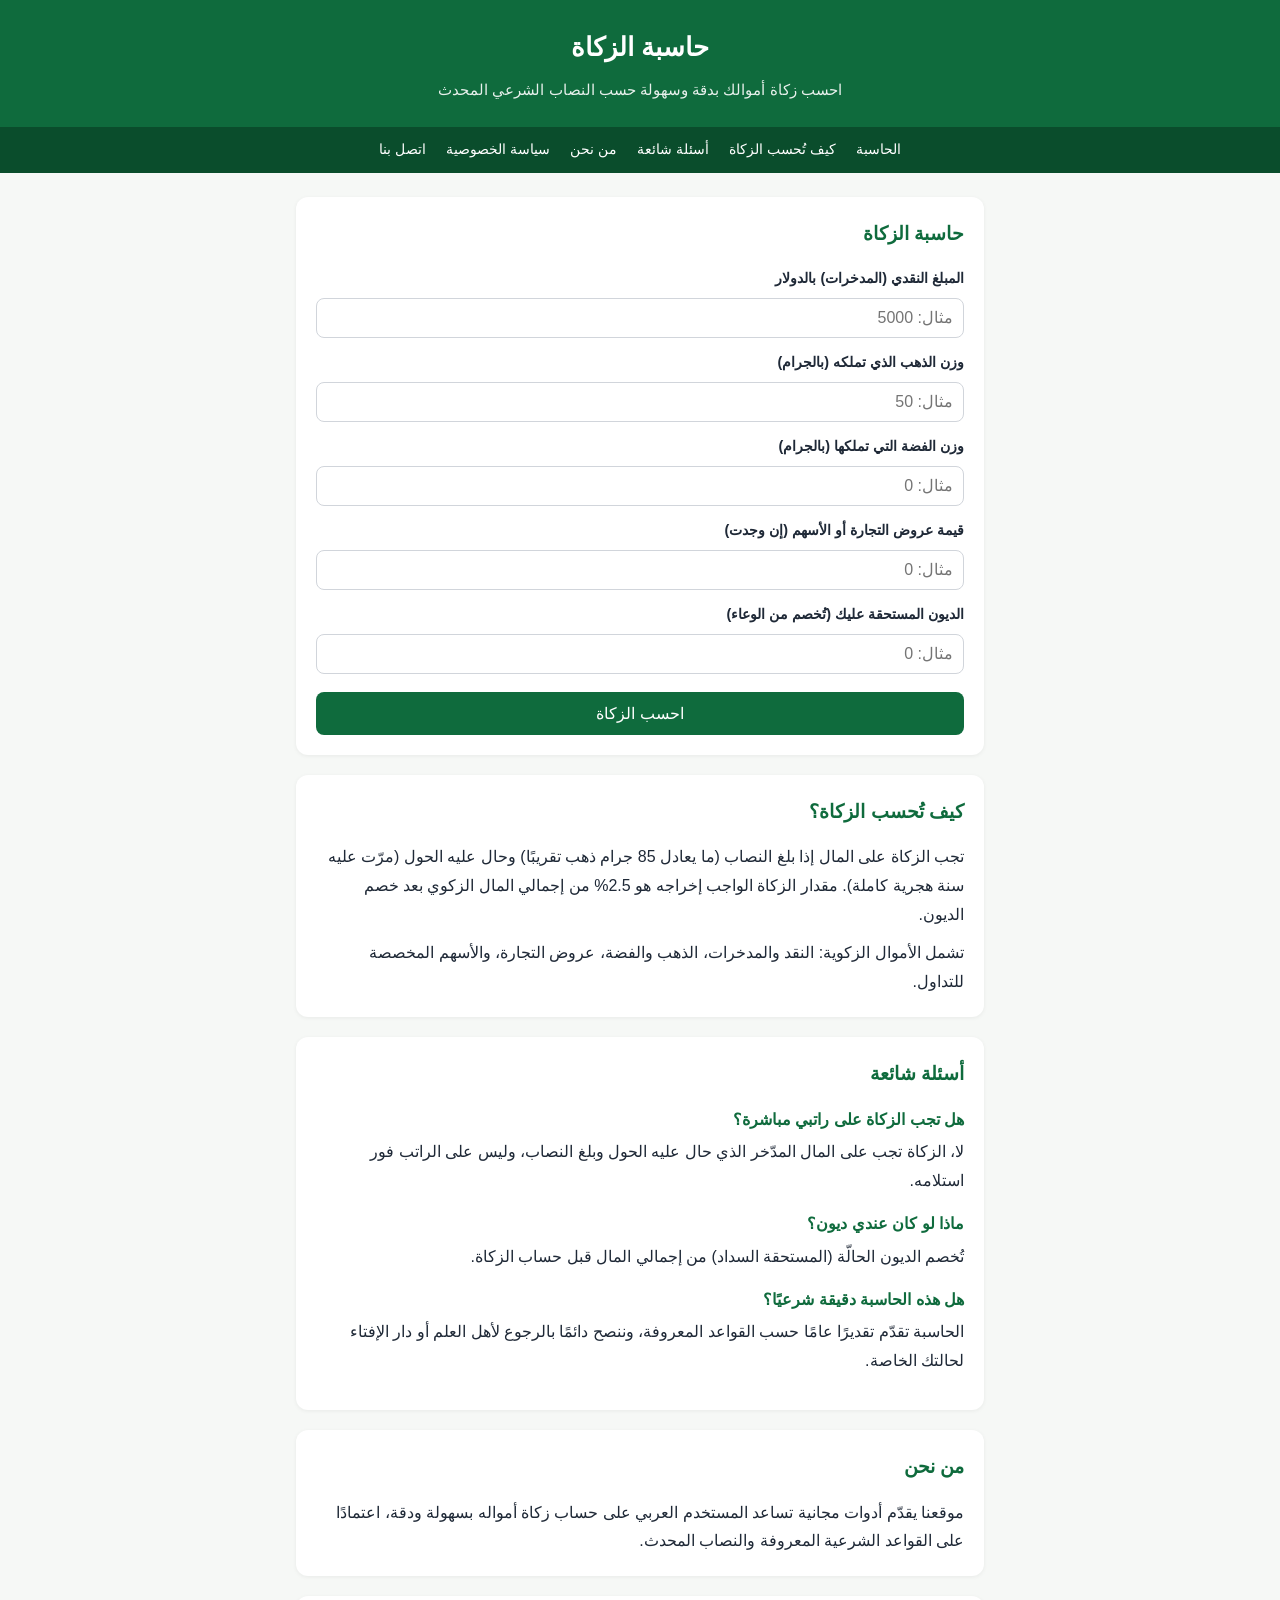
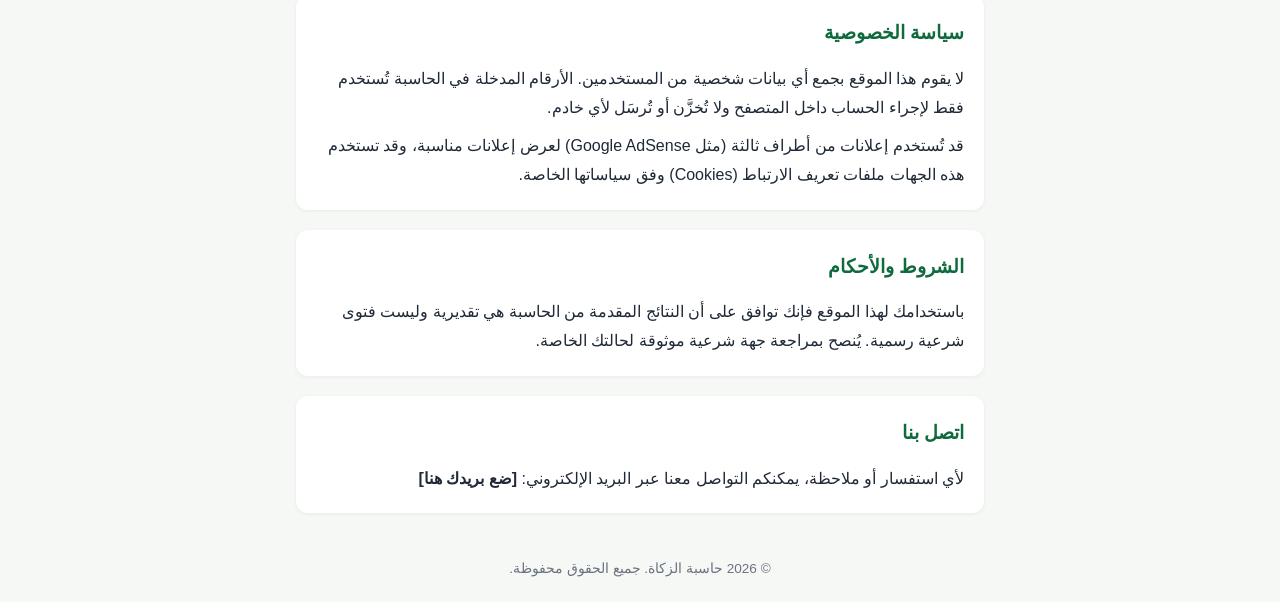
==== index.html @ a3e77574 "Add files via upload" ====
<!DOCTYPE html>
<html lang="ar" dir="rtl">
<head>
<meta charset="UTF-8">
<meta name="viewport" content="width=device-width, initial-scale=1.0">
<title>حاسبة الزكاة 2026 - احسب زكاة المال والذهب والفضة بدقة</title>
<meta name="description" content="حاسبة الزكاة الشرعية المجانية - احسب زكاة المال والذهب والفضة والأسهم بسهولة ودقة حسب نصاب الزكاة المحدث.">
<meta name="keywords" content="حاسبة الزكاة, زكاة المال, نصاب الزكاة, زكاة الذهب">
<link rel="stylesheet" href="style.css">
</head>
<body>

<header>
  <h1>حاسبة الزكاة</h1>
  <p>احسب زكاة أموالك بدقة وسهولة حسب النصاب الشرعي المحدث</p>
</header>

<nav>
  <a href="#calculator">الحاسبة</a>
  <a href="#guide">كيف تُحسب الزكاة</a>
  <a href="#faq">أسئلة شائعة</a>
  <a href="#about">من نحن</a>
  <a href="#privacy">سياسة الخصوصية</a>
  <a href="#contact">اتصل بنا</a>
</nav>

<div class="container">

  <section id="calculator">
    <h2>حاسبة الزكاة</h2>

    <label>المبلغ النقدي (المدخرات) بالدولار</label>
    <input type="number" id="cash" placeholder="مثال: 5000">

    <label>وزن الذهب الذي تملكه (بالجرام)</label>
    <input type="number" id="gold" placeholder="مثال: 50">

    <label>وزن الفضة التي تملكها (بالجرام)</label>
    <input type="number" id="silver" placeholder="مثال: 0">

    <label>قيمة عروض التجارة أو الأسهم (إن وجدت)</label>
    <input type="number" id="trade" placeholder="مثال: 0">

    <label>الديون المستحقة عليك (تُخصم من الوعاء)</label>
    <input type="number" id="debt" placeholder="مثال: 0">

    <button onclick="calculateZakat()">احسب الزكاة</button>

    <div id="result"></div>
  </section>

  <section id="guide">
    <h2>كيف تُحسب الزكاة؟</h2>
    <p>تجب الزكاة على المال إذا بلغ النصاب (ما يعادل 85 جرام ذهب تقريبًا) وحال عليه الحول (مرّت عليه سنة هجرية كاملة). مقدار الزكاة الواجب إخراجه هو 2.5% من إجمالي المال الزكوي بعد خصم الديون.</p>
    <p style="margin-top:10px">تشمل الأموال الزكوية: النقد والمدخرات، الذهب والفضة، عروض التجارة، والأسهم المخصصة للتداول.</p>
  </section>

  <section id="faq">
    <h2>أسئلة شائعة</h2>
    <div class="faq-item">
      <h3>هل تجب الزكاة على راتبي مباشرة؟</h3>
      <p>لا، الزكاة تجب على المال المدّخر الذي حال عليه الحول وبلغ النصاب، وليس على الراتب فور استلامه.</p>
    </div>
    <div class="faq-item">
      <h3>ماذا لو كان عندي ديون؟</h3>
      <p>تُخصم الديون الحالّة (المستحقة السداد) من إجمالي المال قبل حساب الزكاة.</p>
    </div>
    <div class="faq-item">
      <h3>هل هذه الحاسبة دقيقة شرعيًا؟</h3>
      <p>الحاسبة تقدّم تقديرًا عامًا حسب القواعد المعروفة، وننصح دائمًا بالرجوع لأهل العلم أو دار الإفتاء لحالتك الخاصة.</p>
    </div>
  </section>

  <section id="about">
    <h2>من نحن</h2>
    <p>موقعنا يقدّم أدوات مجانية تساعد المستخدم العربي على حساب زكاة أمواله بسهولة ودقة، اعتمادًا على القواعد الشرعية المعروفة والنصاب المحدث.</p>
  </section>

  <section id="privacy">
    <h2>سياسة الخصوصية</h2>
    <p>لا يقوم هذا الموقع بجمع أي بيانات شخصية من المستخدمين. الأرقام المدخلة في الحاسبة تُستخدم فقط لإجراء الحساب داخل المتصفح ولا تُخزَّن أو تُرسَل لأي خادم.</p>
    <p style="margin-top:10px">قد تُستخدم إعلانات من أطراف ثالثة (مثل Google AdSense) لعرض إعلانات مناسبة، وقد تستخدم هذه الجهات ملفات تعريف الارتباط (Cookies) وفق سياساتها الخاصة.</p>
  </section>

  <section id="terms">
    <h2>الشروط والأحكام</h2>
    <p>باستخدامك لهذا الموقع فإنك توافق على أن النتائج المقدمة من الحاسبة هي تقديرية وليست فتوى شرعية رسمية. يُنصح بمراجعة جهة شرعية موثوقة لحالتك الخاصة.</p>
  </section>

  <section id="contact">
    <h2>اتصل بنا</h2>
    <p>لأي استفسار أو ملاحظة، يمكنكم التواصل معنا عبر البريد الإلكتروني: <strong>[ضع بريدك هنا]</strong></p>
  </section>

</div>

<footer>© 2026 حاسبة الزكاة. جميع الحقوق محفوظة.</footer>

<script src="script.js"></script>
</body>
</html>
---- style.css ----
* { margin:0; padding:0; box-sizing:border-box; }
body { font-family: 'Tahoma', sans-serif; background:#f6f8f6; color:#1f2937; line-height:1.8; }
header { background:#0f6b3d; color:#fff; padding:24px 16px; text-align:center; }
header h1 { font-size:1.6rem; margin-bottom:6px; }
header p { opacity:.9; font-size:.95rem; }
nav { background:#0a4d2c; display:flex; justify-content:center; gap:20px; padding:10px; flex-wrap:wrap; }
nav a { color:#fff; text-decoration:none; font-size:.9rem; }
.container { max-width:720px; margin:24px auto; padding:0 16px; }
section { background:#fff; border-radius:12px; padding:20px; margin-bottom:20px; box-shadow:0 1px 4px rgba(0,0,0,.06); }
h2 { color:#0f6b3d; margin-bottom:14px; font-size:1.2rem; }
label { display:block; margin-top:12px; font-size:.9rem; font-weight:bold; }
input, select { width:100%; padding:10px; margin-top:6px; border:1px solid #d1d5db; border-radius:8px; font-size:1rem; }
button { margin-top:18px; width:100%; padding:12px; background:#0f6b3d; color:#fff; border:none; border-radius:8px; font-size:1rem; cursor:pointer; }
button:hover { background:#0a4d2c; }
#result { margin-top:18px; padding:16px; border-radius:8px; background:#eafaf0; display:none; text-align:center; font-size:1.1rem; font-weight:bold; }
.faq-item { margin-bottom:14px; }
.faq-item h3 { font-size:1rem; color:#0f6b3d; margin-bottom:4px; }
footer { text-align:center; padding:20px; color:#6b7280; font-size:.85rem; }
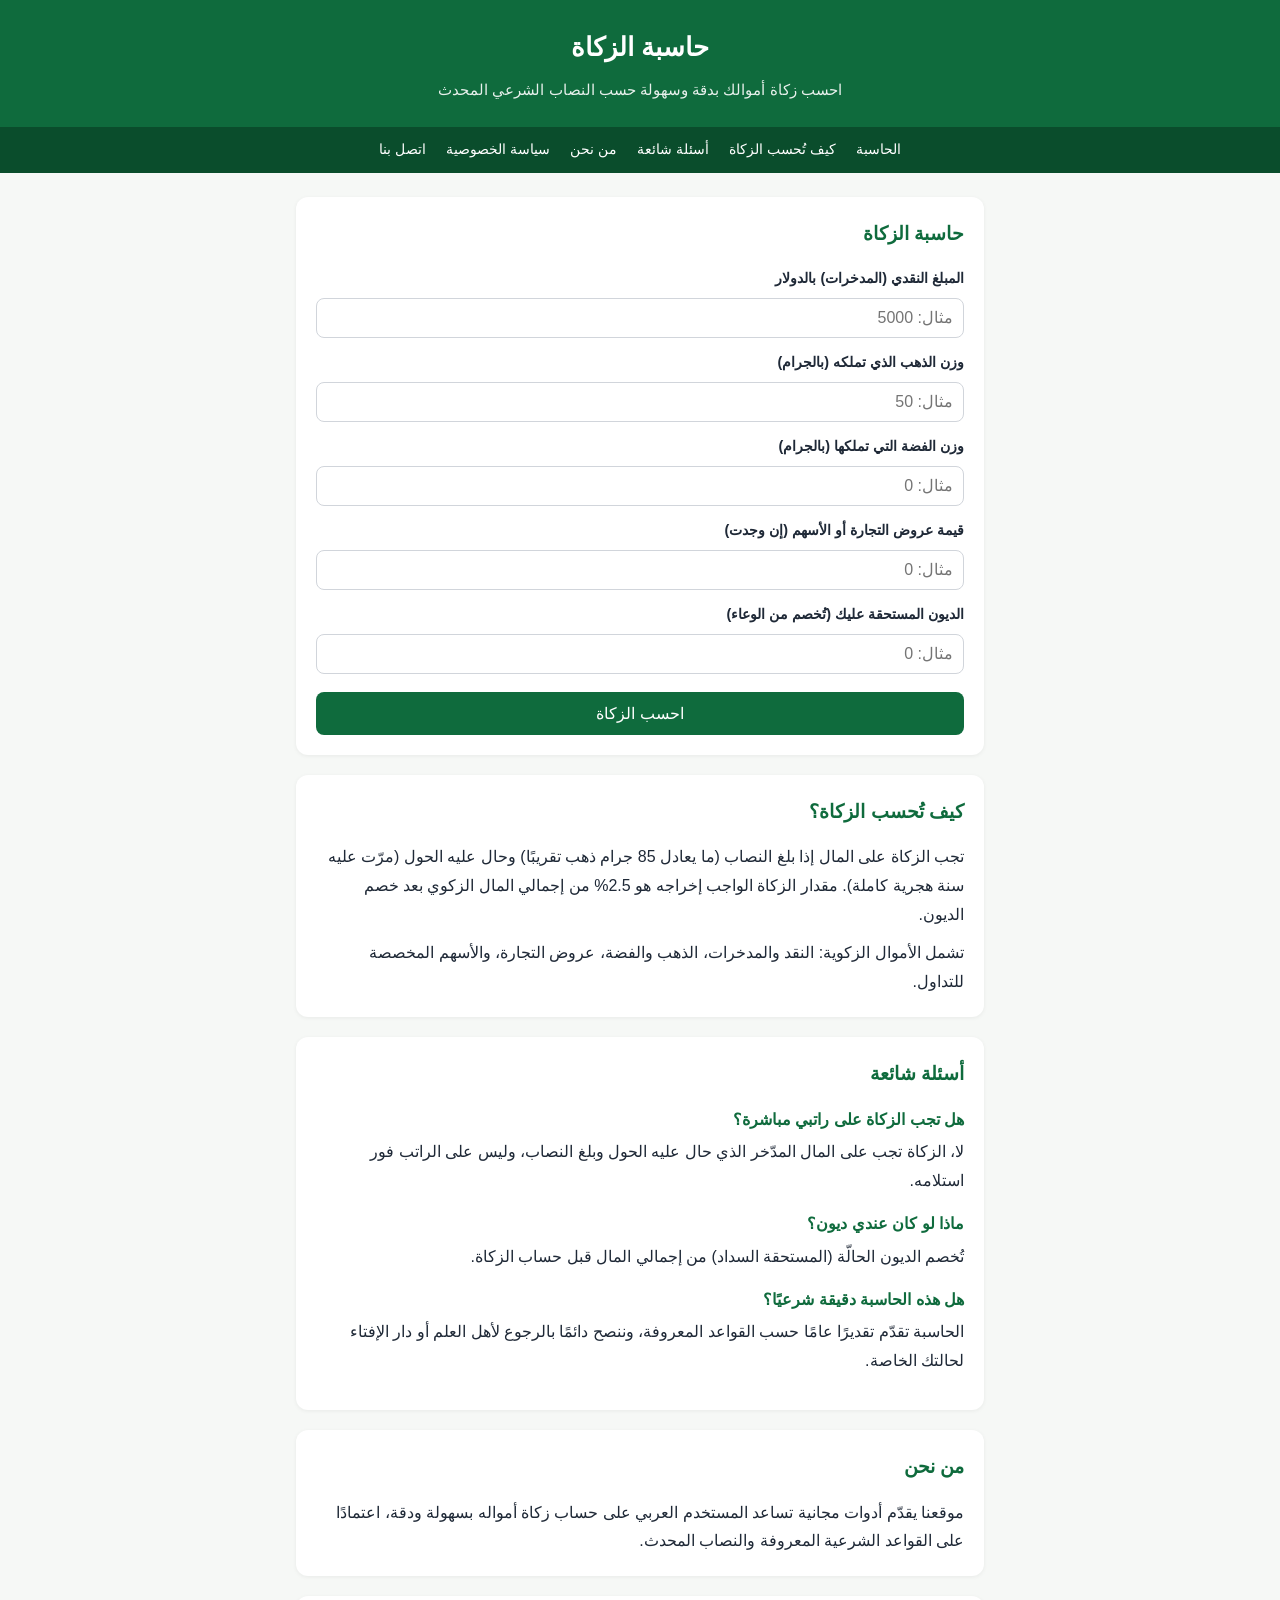
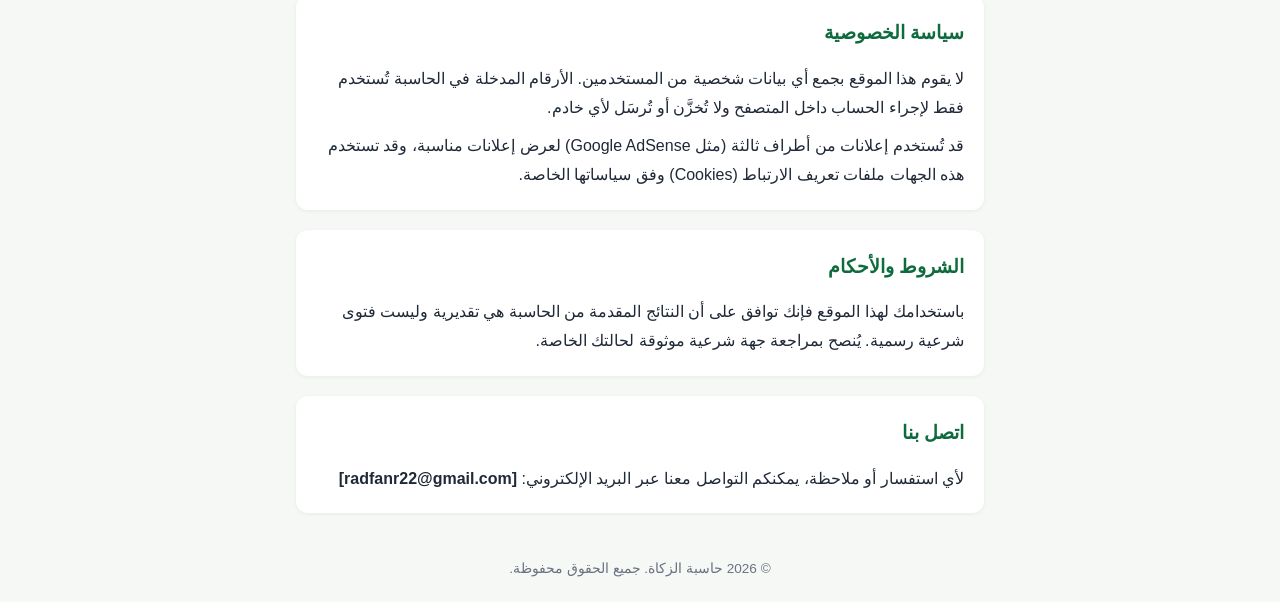
==== commit fb68ed3f: "Update index.html" ====
--- a/index.html
+++ b/index.html
@@ -89,7 +89,7 @@
 
   <section id="contact">
     <h2>اتصل بنا</h2>
-    <p>لأي استفسار أو ملاحظة، يمكنكم التواصل معنا عبر البريد الإلكتروني: <strong>[ضع بريدك هنا]</strong></p>
+    <p>لأي استفسار أو ملاحظة، يمكنكم التواصل معنا عبر البريد الإلكتروني: <strong>[radfanr22@gmail.com]</strong></p>
   </section>
 
 </div>
@@ -98,4 +98,4 @@
 
 <script src="script.js"></script>
 </body>
-</html>+</html>
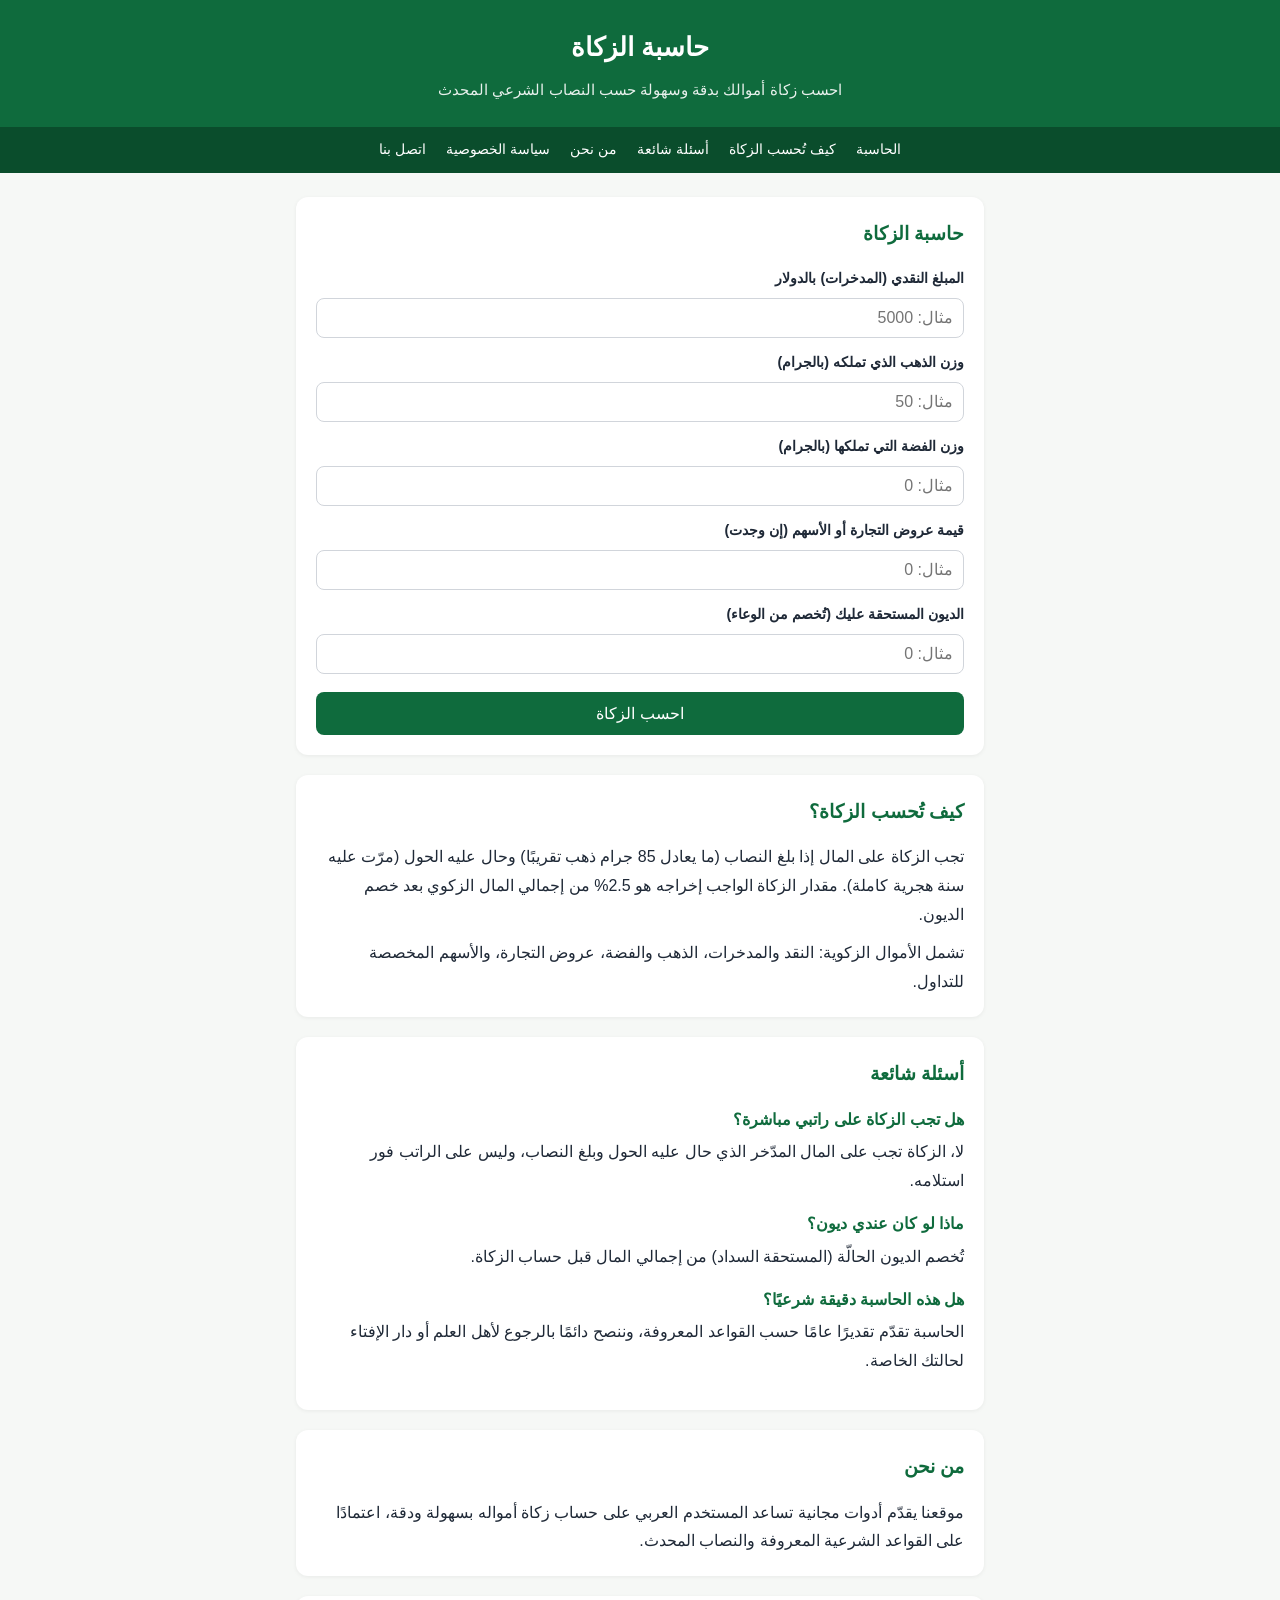
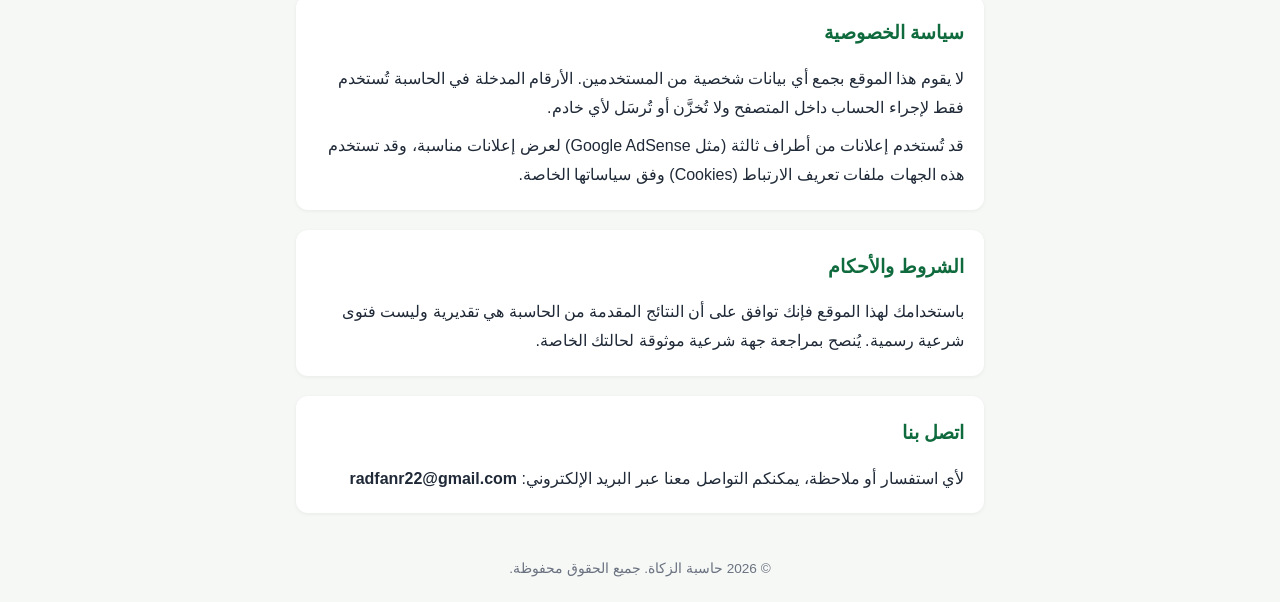
==== commit 4ba391b6: "Fix AdSense script placement in head" ====
--- a/index.html
+++ b/index.html
@@ -7,6 +7,9 @@
 <meta name="description" content="حاسبة الزكاة الشرعية المجانية - احسب زكاة المال والذهب والفضة والأسهم بسهولة ودقة حسب نصاب الزكاة المحدث.">
 <meta name="keywords" content="حاسبة الزكاة, زكاة المال, نصاب الزكاة, زكاة الذهب">
 <link rel="stylesheet" href="style.css">
+
+<!-- Google AdSense -->
+<script async src="https://pagead2.googlesyndication.com/pagead/js/adsbygoogle.js?client=ca-pub-7755549490998662" crossorigin="anonymous"></script>
 </head>
 <body>
 
@@ -89,7 +92,7 @@
 
   <section id="contact">
     <h2>اتصل بنا</h2>
-    <p>لأي استفسار أو ملاحظة، يمكنكم التواصل معنا عبر البريد الإلكتروني: <strong>[radfanr22@gmail.com]</strong></p>
+    <p>لأي استفسار أو ملاحظة، يمكنكم التواصل معنا عبر البريد الإلكتروني: <strong>radfanr22@gmail.com</strong></p>
   </section>
 
 </div>
@@ -98,4 +101,4 @@
 
 <script src="script.js"></script>
 </body>
-</html>
+</html>
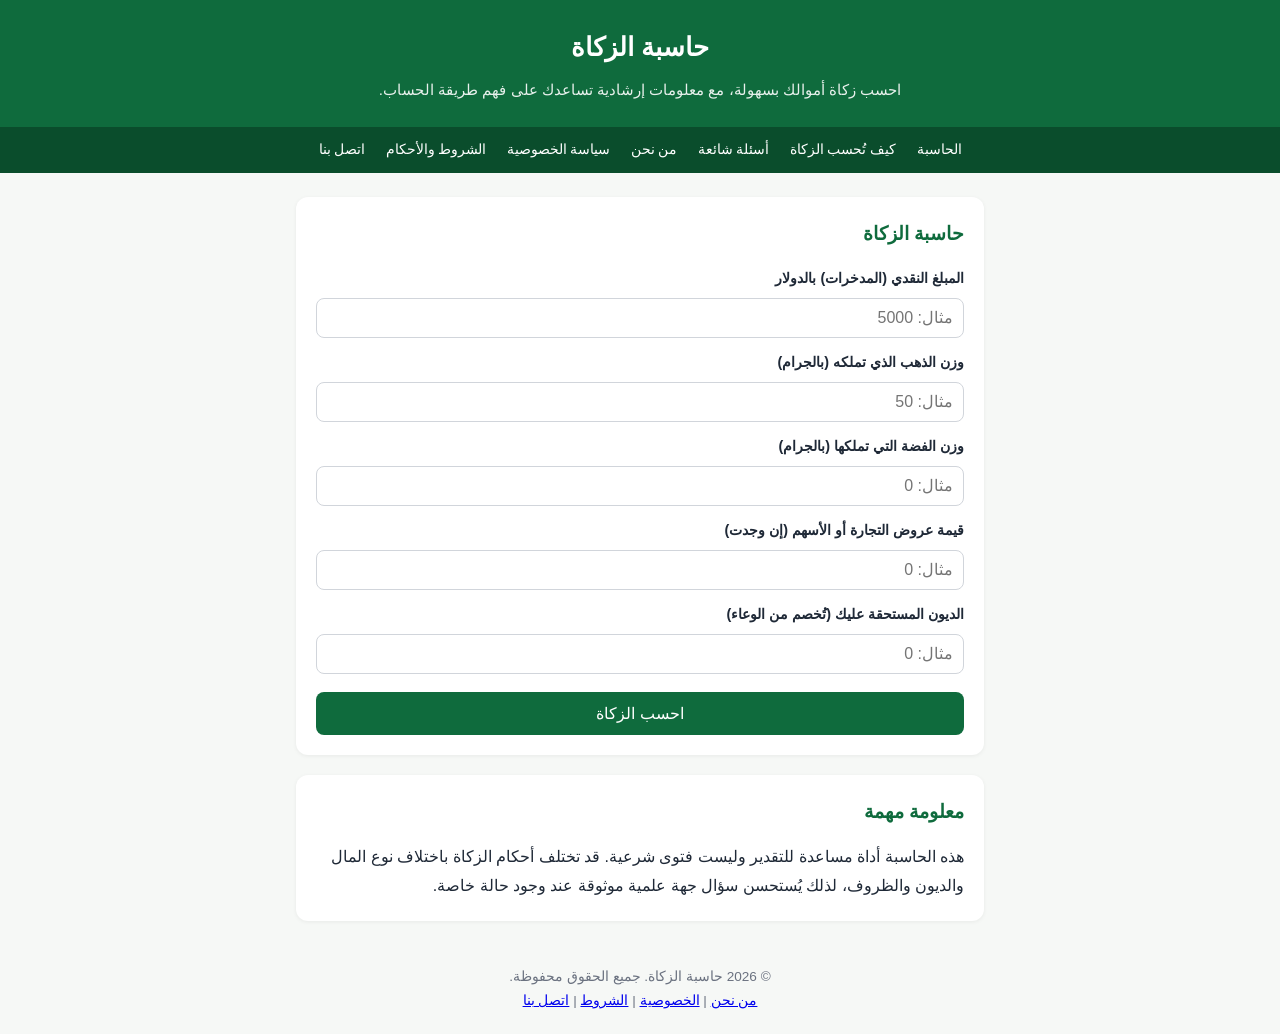
==== commit 6829a03b: "تحسين الصفحة الرئيسية وإضافة روابط الصفحات المستقلة" ====
--- a/index.html
+++ b/index.html
@@ -4,101 +4,50 @@
 <meta charset="UTF-8">
 <meta name="viewport" content="width=device-width, initial-scale=1.0">
 <title>حاسبة الزكاة 2026 - احسب زكاة المال والذهب والفضة بدقة</title>
-<meta name="description" content="حاسبة الزكاة الشرعية المجانية - احسب زكاة المال والذهب والفضة والأسهم بسهولة ودقة حسب نصاب الزكاة المحدث.">
-<meta name="keywords" content="حاسبة الزكاة, زكاة المال, نصاب الزكاة, زكاة الذهب">
+<meta name="description" content="حاسبة الزكاة الشرعية المجانية - احسب زكاة المال والذهب والفضة والأسهم بسهولة ودقة حسب النصاب الشرعي.">
+<meta name="keywords" content="حاسبة الزكاة, زكاة المال, نصاب الزكاة, زكاة الذهب, زكاة الفضة">
 <link rel="stylesheet" href="style.css">
-
-<!-- Google AdSense -->
 <script async src="https://pagead2.googlesyndication.com/pagead/js/adsbygoogle.js?client=ca-pub-7755549490998662" crossorigin="anonymous"></script>
 </head>
 <body>
-
 <header>
   <h1>حاسبة الزكاة</h1>
-  <p>احسب زكاة أموالك بدقة وسهولة حسب النصاب الشرعي المحدث</p>
+  <p>احسب زكاة أموالك بسهولة، مع معلومات إرشادية تساعدك على فهم طريقة الحساب.</p>
 </header>
-
-<nav>
-  <a href="#calculator">الحاسبة</a>
-  <a href="#guide">كيف تُحسب الزكاة</a>
-  <a href="#faq">أسئلة شائعة</a>
-  <a href="#about">من نحن</a>
-  <a href="#privacy">سياسة الخصوصية</a>
-  <a href="#contact">اتصل بنا</a>
+<nav aria-label="التنقل الرئيسي">
+  <a href="index.html">الحاسبة</a>
+  <a href="guide.html">كيف تُحسب الزكاة</a>
+  <a href="faq.html">أسئلة شائعة</a>
+  <a href="about.html">من نحن</a>
+  <a href="privacy.html">سياسة الخصوصية</a>
+  <a href="terms.html">الشروط والأحكام</a>
+  <a href="contact.html">اتصل بنا</a>
 </nav>
-
 <div class="container">
-
-  <section id="calculator">
-    <h2>حاسبة الزكاة</h2>
-
-    <label>المبلغ النقدي (المدخرات) بالدولار</label>
-    <input type="number" id="cash" placeholder="مثال: 5000">
-
-    <label>وزن الذهب الذي تملكه (بالجرام)</label>
-    <input type="number" id="gold" placeholder="مثال: 50">
-
-    <label>وزن الفضة التي تملكها (بالجرام)</label>
-    <input type="number" id="silver" placeholder="مثال: 0">
-
-    <label>قيمة عروض التجارة أو الأسهم (إن وجدت)</label>
-    <input type="number" id="trade" placeholder="مثال: 0">
-
-    <label>الديون المستحقة عليك (تُخصم من الوعاء)</label>
-    <input type="number" id="debt" placeholder="مثال: 0">
-
-    <button onclick="calculateZakat()">احسب الزكاة</button>
-
-    <div id="result"></div>
-  </section>
-
-  <section id="guide">
-    <h2>كيف تُحسب الزكاة؟</h2>
-    <p>تجب الزكاة على المال إذا بلغ النصاب (ما يعادل 85 جرام ذهب تقريبًا) وحال عليه الحول (مرّت عليه سنة هجرية كاملة). مقدار الزكاة الواجب إخراجه هو 2.5% من إجمالي المال الزكوي بعد خصم الديون.</p>
-    <p style="margin-top:10px">تشمل الأموال الزكوية: النقد والمدخرات، الذهب والفضة، عروض التجارة، والأسهم المخصصة للتداول.</p>
-  </section>
-
-  <section id="faq">
-    <h2>أسئلة شائعة</h2>
-    <div class="faq-item">
-      <h3>هل تجب الزكاة على راتبي مباشرة؟</h3>
-      <p>لا، الزكاة تجب على المال المدّخر الذي حال عليه الحول وبلغ النصاب، وليس على الراتب فور استلامه.</p>
-    </div>
-    <div class="faq-item">
-      <h3>ماذا لو كان عندي ديون؟</h3>
-      <p>تُخصم الديون الحالّة (المستحقة السداد) من إجمالي المال قبل حساب الزكاة.</p>
-    </div>
-    <div class="faq-item">
-      <h3>هل هذه الحاسبة دقيقة شرعيًا؟</h3>
-      <p>الحاسبة تقدّم تقديرًا عامًا حسب القواعد المعروفة، وننصح دائمًا بالرجوع لأهل العلم أو دار الإفتاء لحالتك الخاصة.</p>
-    </div>
-  </section>
-
-  <section id="about">
-    <h2>من نحن</h2>
-    <p>موقعنا يقدّم أدوات مجانية تساعد المستخدم العربي على حساب زكاة أمواله بسهولة ودقة، اعتمادًا على القواعد الشرعية المعروفة والنصاب المحدث.</p>
-  </section>
-
-  <section id="privacy">
-    <h2>سياسة الخصوصية</h2>
-    <p>لا يقوم هذا الموقع بجمع أي بيانات شخصية من المستخدمين. الأرقام المدخلة في الحاسبة تُستخدم فقط لإجراء الحساب داخل المتصفح ولا تُخزَّن أو تُرسَل لأي خادم.</p>
-    <p style="margin-top:10px">قد تُستخدم إعلانات من أطراف ثالثة (مثل Google AdSense) لعرض إعلانات مناسبة، وقد تستخدم هذه الجهات ملفات تعريف الارتباط (Cookies) وفق سياساتها الخاصة.</p>
-  </section>
-
-  <section id="terms">
-    <h2>الشروط والأحكام</h2>
-    <p>باستخدامك لهذا الموقع فإنك توافق على أن النتائج المقدمة من الحاسبة هي تقديرية وليست فتوى شرعية رسمية. يُنصح بمراجعة جهة شرعية موثوقة لحالتك الخاصة.</p>
-  </section>
-
-  <section id="contact">
-    <h2>اتصل بنا</h2>
-    <p>لأي استفسار أو ملاحظة، يمكنكم التواصل معنا عبر البريد الإلكتروني: <strong>radfanr22@gmail.com</strong></p>
-  </section>
-
+<section id="calculator">
+<h2>حاسبة الزكاة</h2>
+<label for="cash">المبلغ النقدي (المدخرات) بالدولار</label>
+<input type="number" id="cash" placeholder="مثال: 5000" min="0">
+<label for="gold">وزن الذهب الذي تملكه (بالجرام)</label>
+<input type="number" id="gold" placeholder="مثال: 50" min="0">
+<label for="silver">وزن الفضة التي تملكها (بالجرام)</label>
+<input type="number" id="silver" placeholder="مثال: 0" min="0">
+<label for="trade">قيمة عروض التجارة أو الأسهم (إن وجدت)</label>
+<input type="number" id="trade" placeholder="مثال: 0" min="0">
+<label for="debt">الديون المستحقة عليك (تُخصم من الوعاء)</label>
+<input type="number" id="debt" placeholder="مثال: 0" min="0">
+<button type="button" onclick="calculateZakat()">احسب الزكاة</button>
+<div id="result" aria-live="polite"></div>
+</section>
+<section>
+<h2>معلومة مهمة</h2>
+<p>هذه الحاسبة أداة مساعدة للتقدير وليست فتوى شرعية. قد تختلف أحكام الزكاة باختلاف نوع المال والديون والظروف، لذلك يُستحسن سؤال جهة علمية موثوقة عند وجود حالة خاصة.</p>
+</section>
 </div>
-
-<footer>© 2026 حاسبة الزكاة. جميع الحقوق محفوظة.</footer>
-
+<footer>
+<p>© 2026 حاسبة الزكاة. جميع الحقوق محفوظة.</p>
+<p><a href="about.html">من نحن</a> | <a href="privacy.html">الخصوصية</a> | <a href="terms.html">الشروط</a> | <a href="contact.html">اتصل بنا</a></p>
+</footer>
 <script src="script.js"></script>
 </body>
 </html>
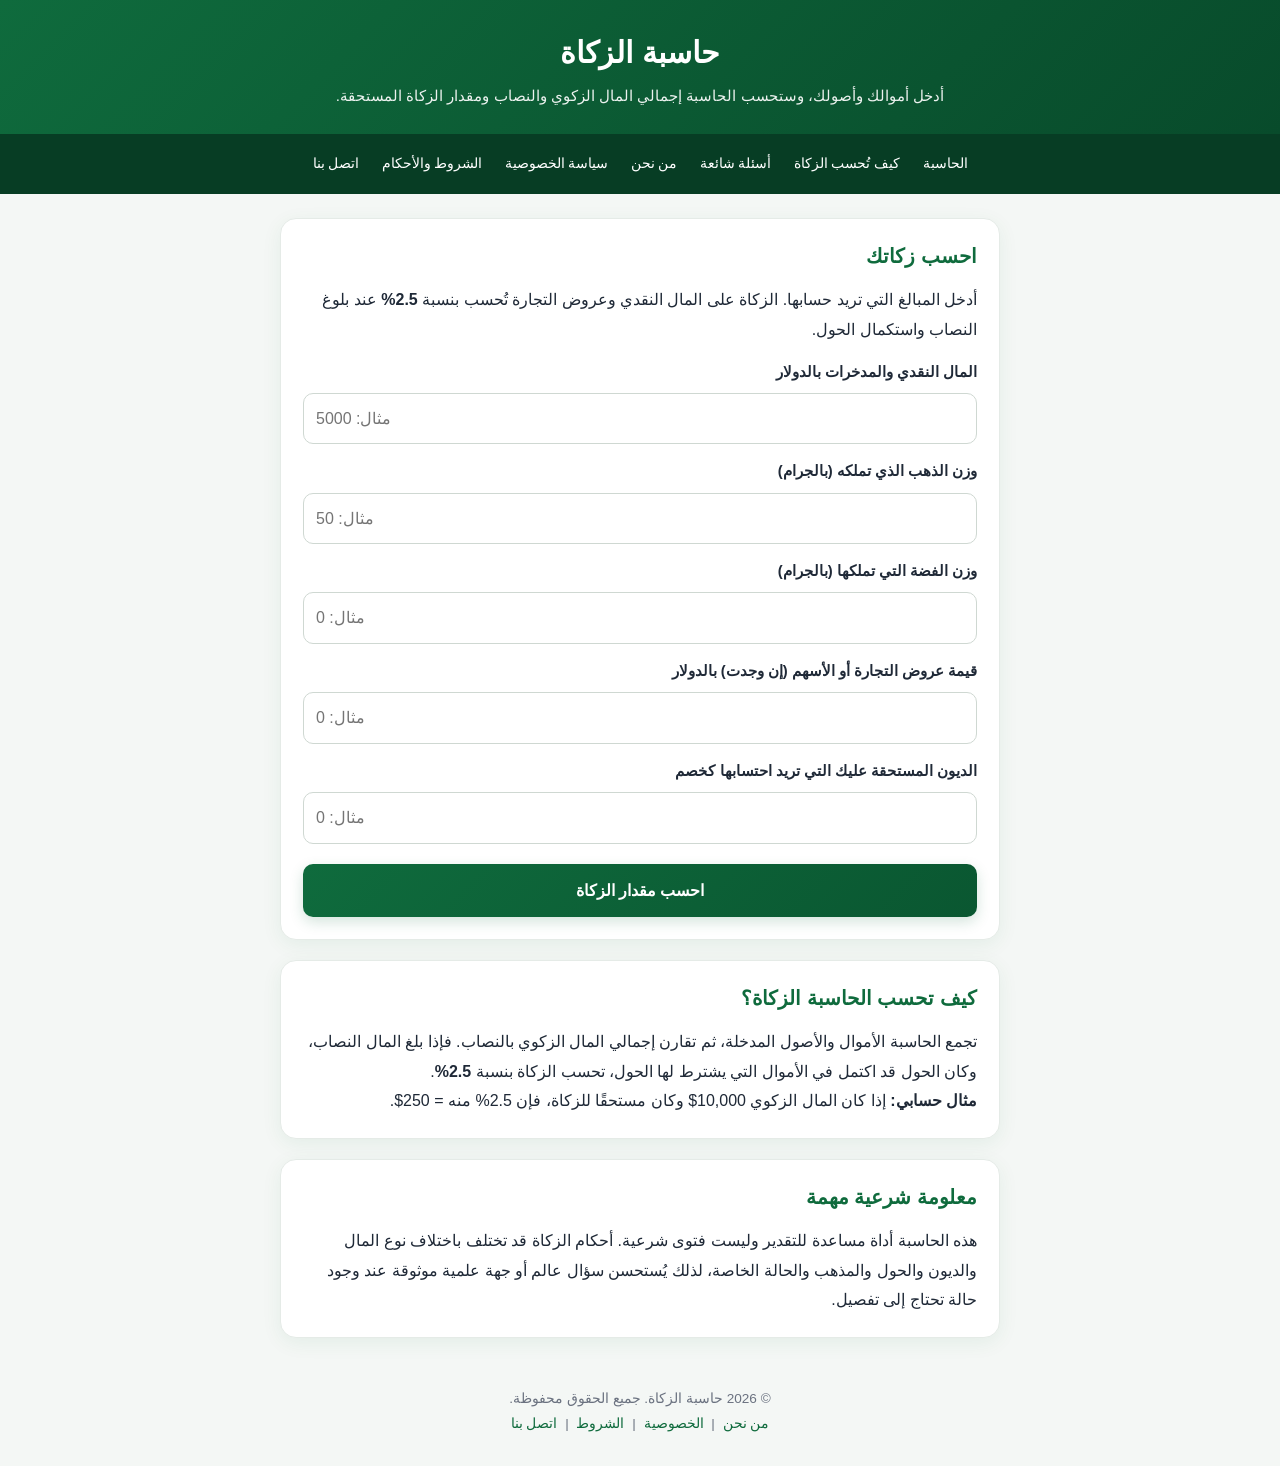
==== commit cf7157e7: "تحسين واجهة حاسبة الزكاة وشرح النصاب ونسبة 2.5%" ====
--- a/index.html
+++ b/index.html
@@ -4,15 +4,15 @@
 <meta charset="UTF-8">
 <meta name="viewport" content="width=device-width, initial-scale=1.0">
 <title>حاسبة الزكاة 2026 - احسب زكاة المال والذهب والفضة بدقة</title>
-<meta name="description" content="حاسبة الزكاة الشرعية المجانية - احسب زكاة المال والذهب والفضة والأسهم بسهولة ودقة حسب النصاب الشرعي.">
-<meta name="keywords" content="حاسبة الزكاة, زكاة المال, نصاب الزكاة, زكاة الذهب, زكاة الفضة">
+<meta name="description" content="حاسبة الزكاة الشرعية المجانية - احسب زكاة المال والذهب والفضة والأسهم بسهولة، واعرف النصاب ومقدار الزكاة بنسبة 2.5% عند استحقاقها.">
+<meta name="keywords" content="حاسبة الزكاة, زكاة المال, نصاب الزكاة, زكاة الذهب, زكاة الفضة, 2.5% الزكاة">
 <link rel="stylesheet" href="style.css">
 <script async src="https://pagead2.googlesyndication.com/pagead/js/adsbygoogle.js?client=ca-pub-7755549490998662" crossorigin="anonymous"></script>
 </head>
 <body>
 <header>
   <h1>حاسبة الزكاة</h1>
-  <p>احسب زكاة أموالك بسهولة، مع معلومات إرشادية تساعدك على فهم طريقة الحساب.</p>
+  <p>أدخل أموالك وأصولك، وستحسب الحاسبة إجمالي المال الزكوي والنصاب ومقدار الزكاة المستحقة.</p>
 </header>
 <nav aria-label="التنقل الرئيسي">
   <a href="index.html">الحاسبة</a>
@@ -25,23 +25,37 @@
 </nav>
 <div class="container">
 <section id="calculator">
-<h2>حاسبة الزكاة</h2>
-<label for="cash">المبلغ النقدي (المدخرات) بالدولار</label>
-<input type="number" id="cash" placeholder="مثال: 5000" min="0">
+<h2>احسب زكاتك</h2>
+<p>أدخل المبالغ التي تريد حسابها. الزكاة على المال النقدي وعروض التجارة تُحسب بنسبة <strong>2.5%</strong> عند بلوغ النصاب واستكمال الحول.</p>
+
+<label for="cash">المال النقدي والمدخرات بالدولار</label>
+<input type="number" id="cash" placeholder="مثال: 5000" min="0" step="0.01">
+
 <label for="gold">وزن الذهب الذي تملكه (بالجرام)</label>
-<input type="number" id="gold" placeholder="مثال: 50" min="0">
+<input type="number" id="gold" placeholder="مثال: 50" min="0" step="0.01">
+
 <label for="silver">وزن الفضة التي تملكها (بالجرام)</label>
-<input type="number" id="silver" placeholder="مثال: 0" min="0">
-<label for="trade">قيمة عروض التجارة أو الأسهم (إن وجدت)</label>
-<input type="number" id="trade" placeholder="مثال: 0" min="0">
-<label for="debt">الديون المستحقة عليك (تُخصم من الوعاء)</label>
-<input type="number" id="debt" placeholder="مثال: 0" min="0">
-<button type="button" onclick="calculateZakat()">احسب الزكاة</button>
+<input type="number" id="silver" placeholder="مثال: 0" min="0" step="0.01">
+
+<label for="trade">قيمة عروض التجارة أو الأسهم (إن وجدت) بالدولار</label>
+<input type="number" id="trade" placeholder="مثال: 0" min="0" step="0.01">
+
+<label for="debt">الديون المستحقة عليك التي تريد احتسابها كخصم</label>
+<input type="number" id="debt" placeholder="مثال: 0" min="0" step="0.01">
+
+<button type="button" onclick="calculateZakat()">احسب مقدار الزكاة</button>
 <div id="result" aria-live="polite"></div>
 </section>
+
 <section>
-<h2>معلومة مهمة</h2>
-<p>هذه الحاسبة أداة مساعدة للتقدير وليست فتوى شرعية. قد تختلف أحكام الزكاة باختلاف نوع المال والديون والظروف، لذلك يُستحسن سؤال جهة علمية موثوقة عند وجود حالة خاصة.</p>
+<h2>كيف تحسب الحاسبة الزكاة؟</h2>
+<p>تجمع الحاسبة الأموال والأصول المدخلة، ثم تقارن إجمالي المال الزكوي بالنصاب. فإذا بلغ المال النصاب، وكان الحول قد اكتمل في الأموال التي يشترط لها الحول، تحسب الزكاة بنسبة <strong>2.5%</strong>.</p>
+<p><strong>مثال حسابي:</strong> إذا كان المال الزكوي 10,000$ وكان مستحقًا للزكاة، فإن 2.5% منه = 250$.</p>
+</section>
+
+<section>
+<h2>معلومة شرعية مهمة</h2>
+<p>هذه الحاسبة أداة مساعدة للتقدير وليست فتوى شرعية. أحكام الزكاة قد تختلف باختلاف نوع المال والديون والحول والمذهب والحالة الخاصة، لذلك يُستحسن سؤال عالم أو جهة علمية موثوقة عند وجود حالة تحتاج إلى تفصيل.</p>
 </section>
 </div>
 <footer>
--- a/style.css
+++ b/style.css
@@ -1,18 +1,234 @@
-* { margin:0; padding:0; box-sizing:border-box; }
-body { font-family: 'Tahoma', sans-serif; background:#f6f8f6; color:#1f2937; line-height:1.8; }
-header { background:#0f6b3d; color:#fff; padding:24px 16px; text-align:center; }
-header h1 { font-size:1.6rem; margin-bottom:6px; }
-header p { opacity:.9; font-size:.95rem; }
-nav { background:#0a4d2c; display:flex; justify-content:center; gap:20px; padding:10px; flex-wrap:wrap; }
-nav a { color:#fff; text-decoration:none; font-size:.9rem; }
-.container { max-width:720px; margin:24px auto; padding:0 16px; }
-section { background:#fff; border-radius:12px; padding:20px; margin-bottom:20px; box-shadow:0 1px 4px rgba(0,0,0,.06); }
-h2 { color:#0f6b3d; margin-bottom:14px; font-size:1.2rem; }
-label { display:block; margin-top:12px; font-size:.9rem; font-weight:bold; }
-input, select { width:100%; padding:10px; margin-top:6px; border:1px solid #d1d5db; border-radius:8px; font-size:1rem; }
-button { margin-top:18px; width:100%; padding:12px; background:#0f6b3d; color:#fff; border:none; border-radius:8px; font-size:1rem; cursor:pointer; }
-button:hover { background:#0a4d2c; }
-#result { margin-top:18px; padding:16px; border-radius:8px; background:#eafaf0; display:none; text-align:center; font-size:1.1rem; font-weight:bold; }
-.faq-item { margin-bottom:14px; }
-.faq-item h3 { font-size:1rem; color:#0f6b3d; margin-bottom:4px; }
-footer { text-align:center; padding:20px; color:#6b7280; font-size:.85rem; }+* {
+  margin: 0;
+  padding: 0;
+  box-sizing: border-box;
+}
+
+html {
+  scroll-behavior: smooth;
+}
+
+body {
+  font-family: Tahoma, Arial, sans-serif;
+  background: #f4f7f5;
+  color: #1f2937;
+  line-height: 1.85;
+  direction: rtl;
+  text-align: right;
+  -webkit-text-size-adjust: 100%;
+}
+
+header {
+  background: linear-gradient(135deg, #0f6b3d, #084b2b);
+  color: #fff;
+  padding: 30px 16px 24px;
+  text-align: center;
+}
+
+header h1 {
+  font-size: clamp(1.35rem, 5vw, 1.9rem);
+  line-height: 1.5;
+  margin-bottom: 6px;
+}
+
+header p {
+  opacity: .92;
+  font-size: .95rem;
+  max-width: 650px;
+  margin: auto;
+}
+
+nav {
+  background: #073d24;
+  display: flex;
+  justify-content: center;
+  gap: 8px 18px;
+  padding: 11px 12px;
+  flex-wrap: wrap;
+}
+
+nav a {
+  color: #fff;
+  text-decoration: none;
+  font-size: .9rem;
+  padding: 5px 2px;
+  border-bottom: 2px solid transparent;
+  transition: border-color .2s, opacity .2s;
+}
+
+nav a:hover,
+nav a:focus-visible {
+  opacity: .85;
+  border-bottom-color: #fff;
+  outline: none;
+}
+
+.container {
+  width: min(720px, calc(100% - 24px));
+  margin: 24px auto;
+}
+
+section {
+  background: #fff;
+  border: 1px solid #e5ebe7;
+  border-radius: 16px;
+  padding: 22px;
+  margin-bottom: 20px;
+  box-shadow: 0 5px 20px rgba(15, 107, 61, .07);
+}
+
+h2 {
+  color: #0f6b3d;
+  margin-bottom: 14px;
+  font-size: 1.25rem;
+  line-height: 1.5;
+}
+
+label {
+  display: block;
+  margin-top: 14px;
+  font-size: .92rem;
+  font-weight: 700;
+}
+
+input,
+select {
+  width: 100%;
+  min-height: 46px;
+  padding: 10px 12px;
+  margin-top: 7px;
+  border: 1px solid #cfd8d2;
+  border-radius: 10px;
+  background: #fff;
+  color: #1f2937;
+  font: inherit;
+  font-size: 1rem;
+  direction: ltr;
+  text-align: left;
+  outline: none;
+  transition: border-color .2s, box-shadow .2s;
+}
+
+input:focus,
+select:focus {
+  border-color: #0f6b3d;
+  box-shadow: 0 0 0 3px rgba(15, 107, 61, .12);
+}
+
+button {
+  width: 100%;
+  min-height: 48px;
+  margin-top: 20px;
+  padding: 12px 16px;
+  background: linear-gradient(135deg, #0f6b3d, #0a5731);
+  color: #fff;
+  border: 0;
+  border-radius: 10px;
+  font: inherit;
+  font-size: 1rem;
+  font-weight: 700;
+  cursor: pointer;
+  box-shadow: 0 5px 14px rgba(15, 107, 61, .18);
+  transition: transform .15s, filter .15s;
+}
+
+button:hover {
+  filter: brightness(.95);
+}
+
+button:active {
+  transform: translateY(1px);
+}
+
+button:focus-visible {
+  outline: 3px solid rgba(15, 107, 61, .25);
+  outline-offset: 2px;
+}
+
+#result {
+  margin-top: 18px;
+  padding: 18px;
+  border: 1px solid #cde8d7;
+  border-radius: 12px;
+  background: #edf9f1;
+  color: #173b28;
+  display: none;
+  text-align: center;
+  font-size: 1.05rem;
+  font-weight: 600;
+  overflow-wrap: anywhere;
+}
+
+.faq-item {
+  margin-bottom: 16px;
+  padding-bottom: 12px;
+  border-bottom: 1px solid #edf0ee;
+}
+
+.faq-item:last-child {
+  border-bottom: 0;
+  margin-bottom: 0;
+}
+
+.faq-item h3 {
+  font-size: 1rem;
+  color: #0f6b3d;
+  margin-bottom: 5px;
+}
+
+footer {
+  text-align: center;
+  padding: 24px 16px 30px;
+  color: #6b7280;
+  font-size: .85rem;
+}
+
+footer a {
+  color: #0f6b3d;
+  text-decoration: none;
+  margin: 0 4px;
+}
+
+footer a:hover {
+  text-decoration: underline;
+}
+
+@media (max-width: 480px) {
+  header {
+    padding: 24px 14px 20px;
+  }
+
+  nav {
+    gap: 4px 12px;
+  }
+
+  nav a {
+    font-size: .82rem;
+  }
+
+  .container {
+    width: min(100% - 16px, 720px);
+    margin: 16px auto;
+  }
+
+  section {
+    padding: 17px 14px;
+    border-radius: 13px;
+    margin-bottom: 14px;
+  }
+
+  h2 {
+    font-size: 1.12rem;
+  }
+
+  input,
+  select,
+  button {
+    min-height: 46px;
+  }
+
+  #result {
+    padding: 15px 11px;
+    font-size: 1rem;
+  }
+}
